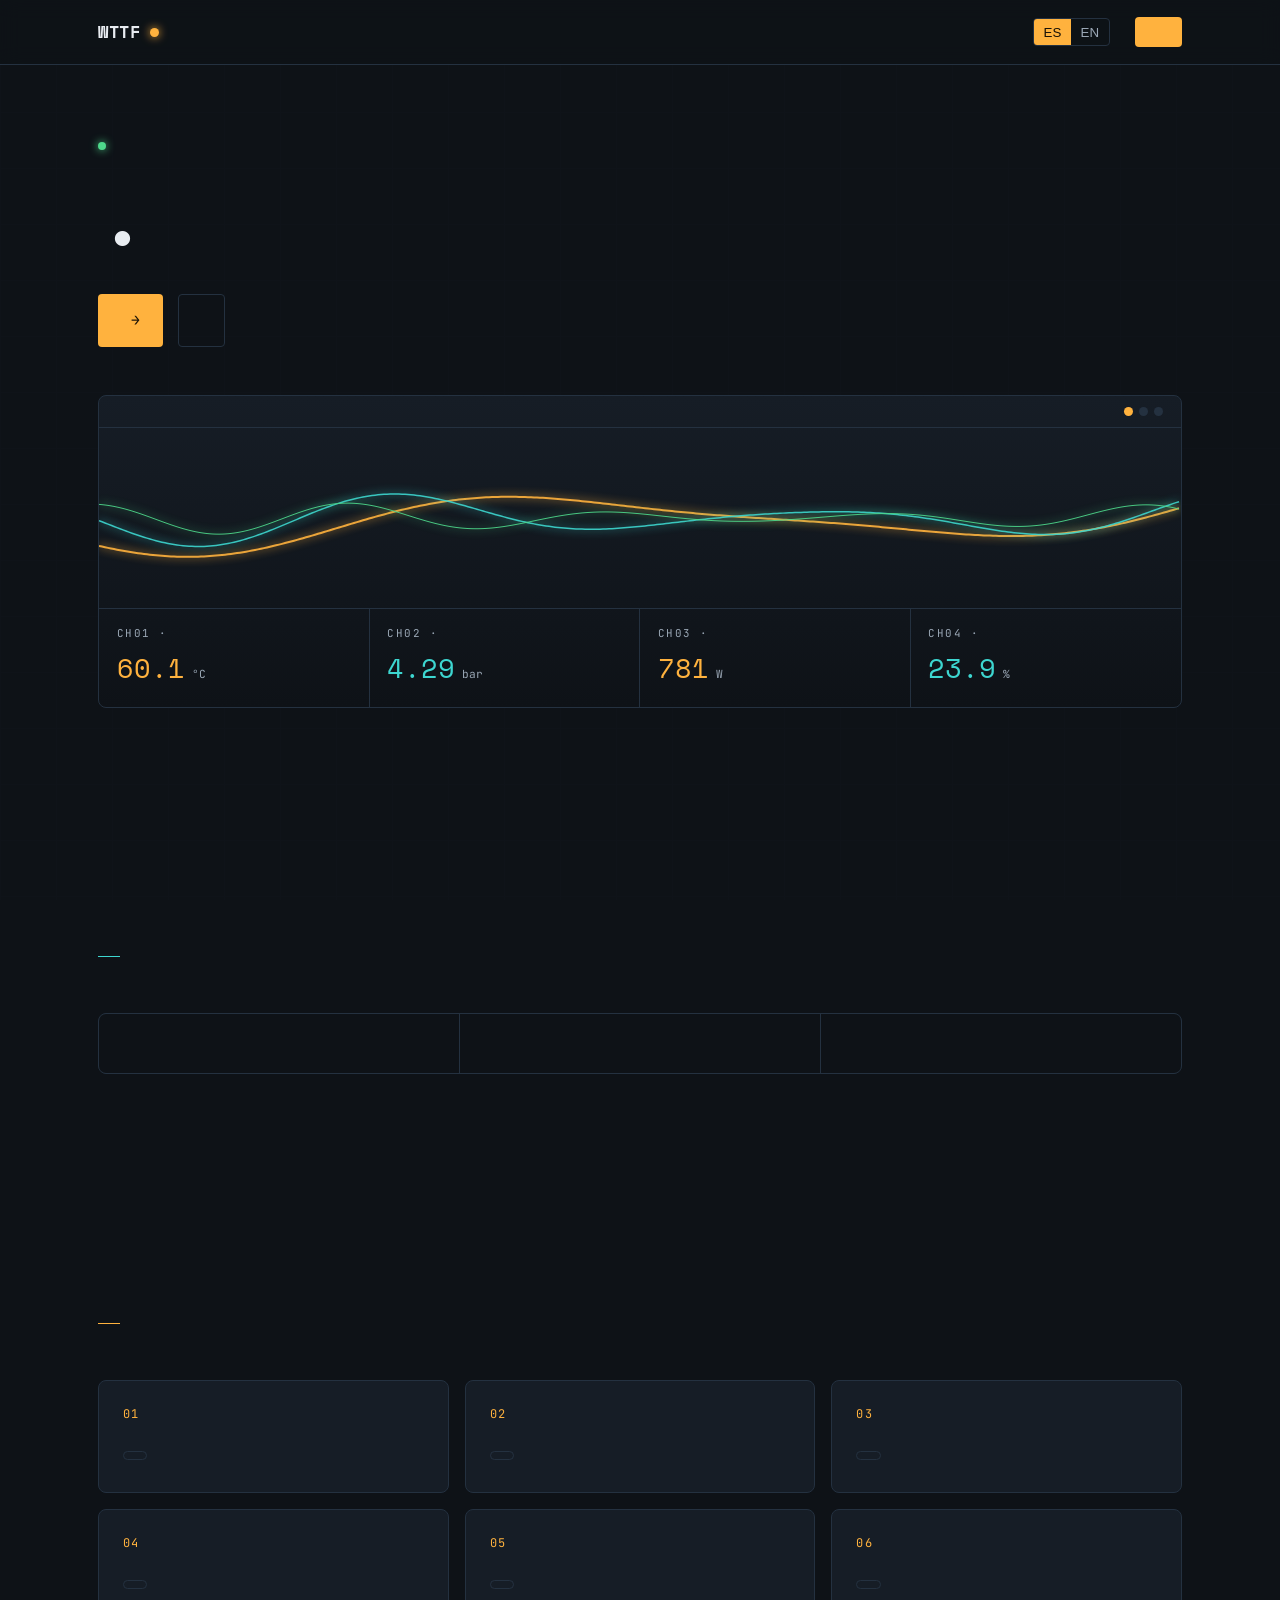
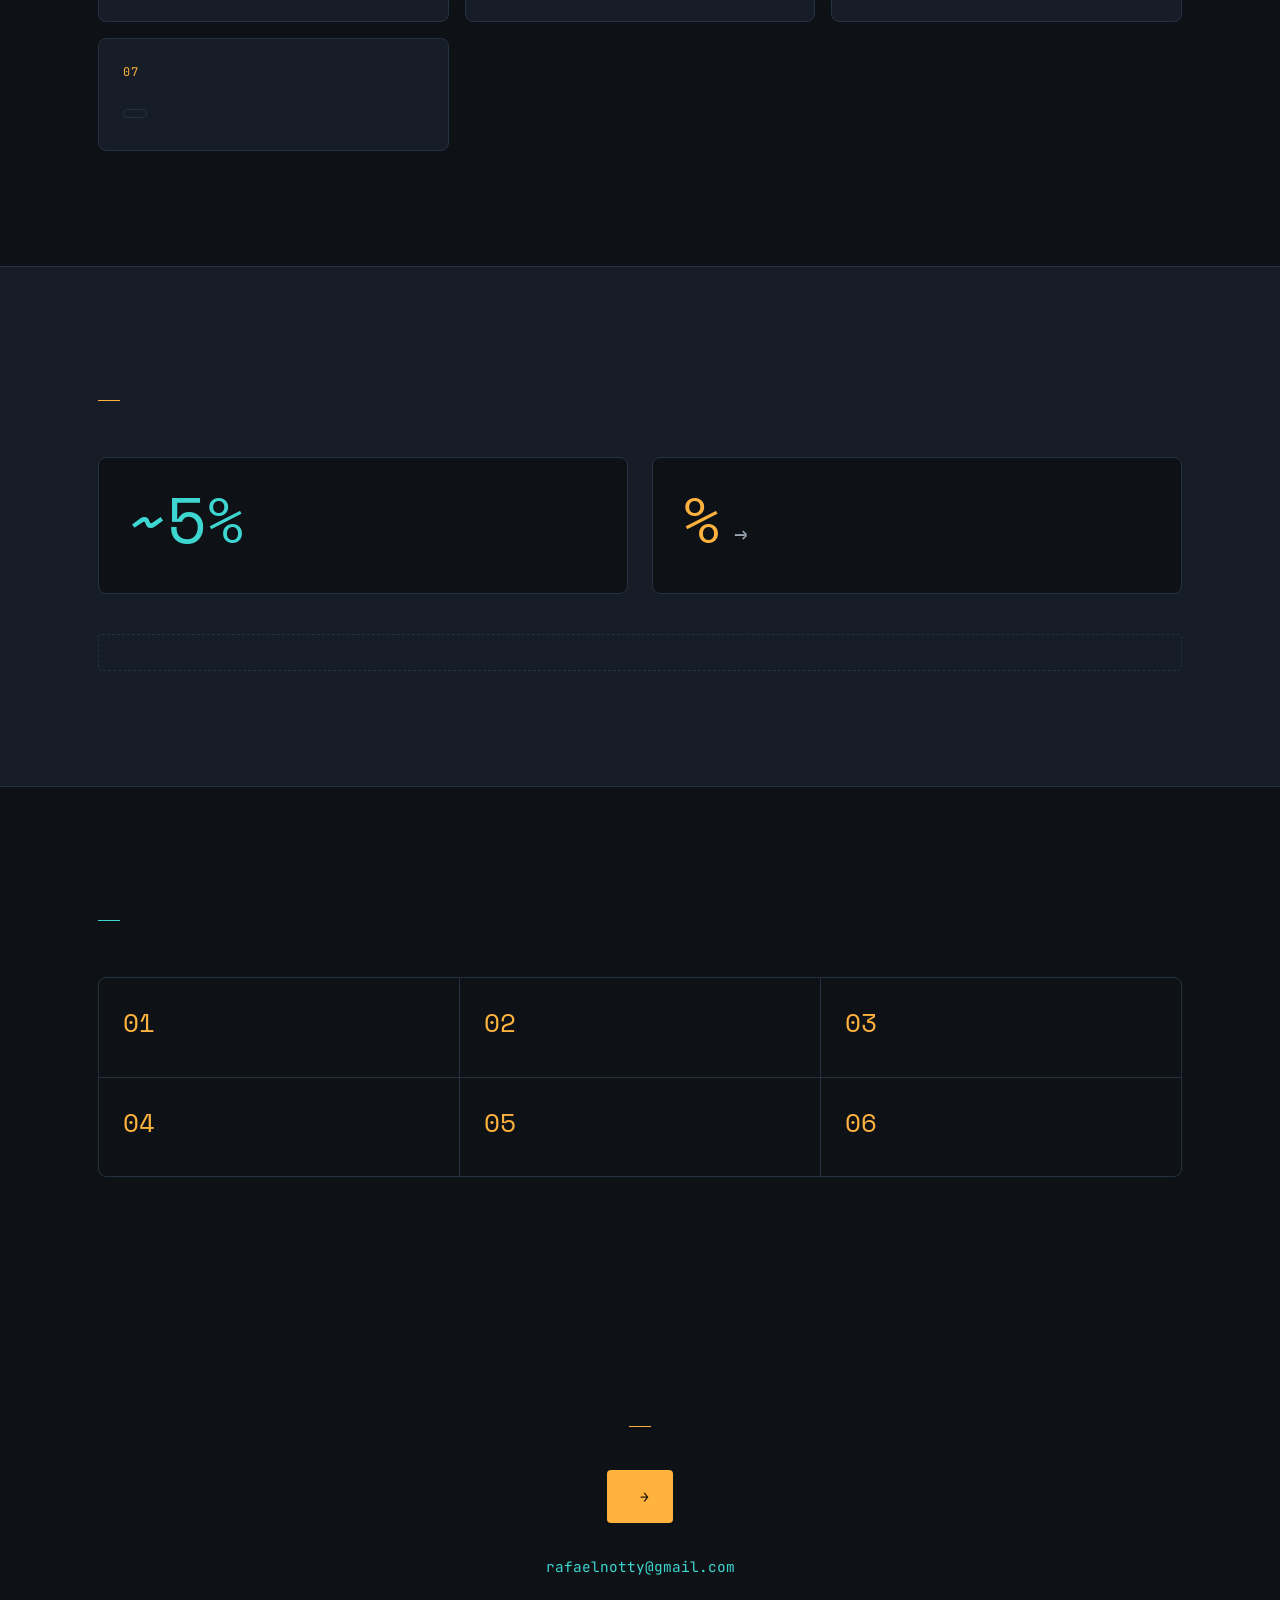
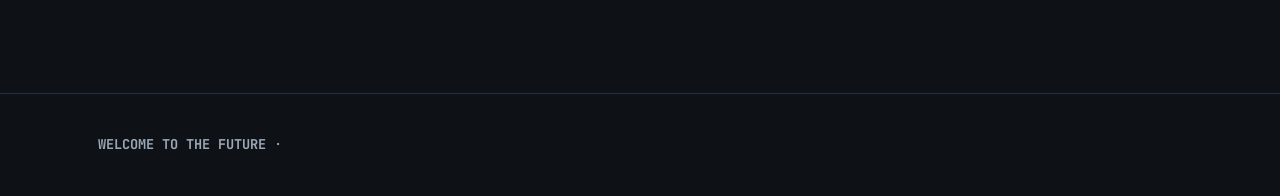
==== web/index.html @ f1285d65 "Estructura inicial: documentación de empresa + sitio web Paquete completo para fundar WELCOME TO THE" ====
<!DOCTYPE html>
<html lang="es">
<head>
  <meta charset="UTF-8" />
  <meta name="viewport" content="width=device-width, initial-scale=1.0" />
  <title>WELCOME TO THE FUTURE — Automatización a tu medida</title>
  <meta name="description" content="Democratizamos la automatización industrial. Hardware, software y lógica a tu medida, sin vendor lock-in y pagado con resultados. IIoT, Edge AI, visión artificial y más." />

  <link rel="preconnect" href="https://fonts.googleapis.com" />
  <link rel="preconnect" href="https://fonts.gstatic.com" crossorigin />
  <link href="https://fonts.googleapis.com/css2?family=Inter:wght@400;500;600;700&family=JetBrains+Mono:wght@400;500&family=Space+Mono:wght@400;700&display=swap" rel="stylesheet" />
  <link rel="stylesheet" href="assets/css/styles.css" />
  <noscript><style>.reveal{opacity:1 !important;transform:none !important}</style></noscript>
  <script defer src="assets/js/alpine.min.js"></script>
  <script defer src="assets/js/app.js"></script>
</head>
<body x-data>

  <!-- NAV -->
  <header class="nav">
    <div class="wrap nav-inner">
      <a href="#top" class="brand">WTTF<span class="dot"></span></a>
      <nav class="nav-links">
        <a class="link" href="#philosophy" x-text="$store.i18n.t('nav.philosophy')">Filosofía</a>
        <a class="link" href="#services" x-text="$store.i18n.t('nav.services')">Servicios</a>
        <a class="link" href="#model" x-text="$store.i18n.t('nav.model')">Modelo</a>
        <a class="link" href="#method" x-text="$store.i18n.t('nav.method')">Cómo trabajamos</a>
        <div class="lang-toggle">
          <button :class="$store.i18n.lang==='es' && 'active'" @click="$store.i18n.set('es')" class="active">ES</button>
          <button :class="$store.i18n.lang==='en' && 'active'" @click="$store.i18n.set('en')">EN</button>
        </div>
        <a class="btn btn-primary nav-cta" href="#contact" x-text="$store.i18n.t('nav.cta')">Hablemos</a>
      </nav>
    </div>
  </header>

  <main id="top">

    <!-- HERO -->
    <section class="hero">
      <div class="wrap">
        <div class="hero-status">
          <span class="led"></span><span x-text="$store.i18n.t('hero.status')">SISTEMA EN LÍNEA</span>
        </div>
        <h1>
          <span x-text="$store.i18n.t('hero.title_a')">Bienvenido al futuro de tu </span><span class="accent" x-text="$store.i18n.t('hero.title_b')">operación</span>.
        </h1>
        <p class="lead" x-text="$store.i18n.t('hero.lead')">Construimos el hardware, el software y la lógica que convierten el problema que hoy frena tu productividad en una ventaja medible. A tu medida, sin candados de proveedor y pagado con resultados.</p>
        <div class="hero-actions">
          <a class="btn btn-primary" href="#contact"><span x-text="$store.i18n.t('hero.cta')">Hablemos de tu proceso</span> <span class="arrow">→</span></a>
          <a class="btn btn-ghost" href="#services" x-text="$store.i18n.t('hero.cta2')">Ver qué resolvemos</a>
        </div>

        <!-- TELEMETRY PANEL (señal viva) -->
        <div class="telemetry">
          <div class="telemetry-bar">
            <span x-text="$store.i18n.t('tel.bar')">TELEMETRÍA · DEMO EN VIVO</span>
            <span class="dots"><span></span><span></span><span></span></span>
          </div>
          <canvas id="signal" aria-hidden="true"></canvas>
          <div class="channels">
            <div class="channel">
              <div class="ch-label">CH01 · <span x-text="$store.i18n.t('tel.ch1')">TEMPERATURA</span></div>
              <div class="ch-value amber"><span id="ch-temp">61.0</span><span class="ch-unit"> °C</span></div>
            </div>
            <div class="channel">
              <div class="ch-label">CH02 · <span x-text="$store.i18n.t('tel.ch2')">PRESIÓN</span></div>
              <div class="ch-value cyan"><span id="ch-pres">4.10</span><span class="ch-unit"> bar</span></div>
            </div>
            <div class="channel">
              <div class="ch-label">CH03 · <span x-text="$store.i18n.t('tel.ch3')">POTENCIA</span></div>
              <div class="ch-value amber"><span id="ch-pow">812</span><span class="ch-unit"> W</span></div>
            </div>
            <div class="channel">
              <div class="ch-label">CH04 · <span x-text="$store.i18n.t('tel.ch4')">AHORRO</span></div>
              <div class="ch-value cyan"><span id="ch-save">22.4</span><span class="ch-unit"> %</span></div>
            </div>
          </div>
        </div>
      </div>
    </section>

    <!-- PHILOSOPHY -->
    <section id="philosophy" class="philo">
      <div class="wrap">
        <span class="label eyebrow" x-text="$store.i18n.t('philo.eyebrow')">LA IDEA</span>
        <p class="big reveal">
          <span x-text="$store.i18n.t('philo.big_a')">Democratizamos la automatización. </span><span class="hl" x-text="$store.i18n.t('philo.big_hl')">Rompemos la dependencia</span><span x-text="$store.i18n.t('philo.big_b')"> de las grandes marcas.</span>
        </p>
        <p class="lead" x-text="$store.i18n.t('philo.lead')">Durante décadas, automatizar fue un privilegio: licencias, hardware propietario y candados de proveedor. Nosotros construimos tecnología abierta, a la medida, por una fracción del costo — y solo ganamos cuando tú ganas.</p>
        <div class="philo-grid reveal">
          <div class="philo-cell">
            <h3 x-text="$store.i18n.t('philo.c1_t')">Sin cajas negras</h3>
            <p x-text="$store.i18n.t('philo.c1_p')">Tú eres dueño de tu operación, de tus datos y de tu futuro. Tecnología abierta y documentada.</p>
          </div>
          <div class="philo-cell">
            <h3 x-text="$store.i18n.t('philo.c2_t')">A tu medida</h3>
            <p x-text="$store.i18n.t('philo.c2_p')">No configuramos un producto cerrado: diseñamos hardware, firmware y software para tu proceso real.</p>
          </div>
          <div class="philo-cell">
            <h3 x-text="$store.i18n.t('philo.c3_t')">Riesgo compartido</h3>
            <p x-text="$store.i18n.t('philo.c3_p')">Costo de entrada mínimo y nuestra ganancia atada a los ahorros reales. Si tú no ganas, no cobramos.</p>
          </div>
        </div>
      </div>
    </section>

    <!-- SERVICES -->
    <section id="services">
      <div class="wrap">
        <span class="label" x-text="$store.i18n.t('svc.eyebrow')">QUÉ RESOLVEMOS</span>
        <h2 class="section-title" x-text="$store.i18n.t('svc.title')">Siete líneas de ingeniería, una sola promesa</h2>
        <div class="svc-grid">
          <article class="svc reveal">
            <div class="num">01</div>
            <h3 x-text="$store.i18n.t('svc.1_t')">Adquisición de Datos e IoT Industrial</h3>
            <p x-text="$store.i18n.t('svc.1_p')">Telemetría de extremo a extremo, del sensor al servidor. Tu planta en tiempo real, esté donde esté.</p>
            <span class="tag" x-text="$store.i18n.t('svc.1_tag')">Celular · Wi-Fi · LoRa · Ethernet</span>
          </article>
          <article class="svc reveal">
            <div class="num">02</div>
            <h3 x-text="$store.i18n.t('svc.2_t')">IA en el Borde (Edge Computing)</h3>
            <p x-text="$store.i18n.t('svc.2_p')">Decisiones locales en tiempo real, sin latencia ni dependencia de la nube. Opera aunque caiga internet.</p>
            <span class="tag" x-text="$store.i18n.t('svc.2_tag')">Edge AI · Tiempo real</span>
          </article>
          <article class="svc reveal">
            <div class="num">03</div>
            <h3 x-text="$store.i18n.t('svc.3_t')">Analítica e IA para Procesos</h3>
            <p x-text="$store.i18n.t('svc.3_p')">Mantenimiento predictivo y optimización autónoma de variables críticas. Anticipa, no apagues incendios.</p>
            <span class="tag" x-text="$store.i18n.t('svc.3_tag')">Predictivo · Optimización</span>
          </article>
          <article class="svc reveal">
            <div class="num">04</div>
            <h3 x-text="$store.i18n.t('svc.4_t')">Videovigilancia Analítica</h3>
            <p x-text="$store.i18n.t('svc.4_p')">Cámaras con IA que auditan procesos, cuentan inventarios y detectan anomalías. Cámaras que entienden.</p>
            <span class="tag" x-text="$store.i18n.t('svc.4_tag')">Visión artificial</span>
          </article>
          <article class="svc reveal">
            <div class="num">05</div>
            <h3 x-text="$store.i18n.t('svc.5_t')">Sistemas Hidráulicos e Hídricos</h3>
            <p x-text="$store.i18n.t('svc.5_p')">Optimización de redes de fluidos y estaciones de bombeo con gemelos digitales y control avanzado.</p>
            <span class="tag" x-text="$store.i18n.t('svc.5_tag')">Bombeo · Acueductos</span>
          </article>
          <article class="svc reveal">
            <div class="num">06</div>
            <h3 x-text="$store.i18n.t('svc.6_t')">Ingeniería de Sistemas Eléctricos</h3>
            <p x-text="$store.i18n.t('svc.6_p')">Automatización trifásica, gestión de potencia y eficiencia energética con soporte para energía solar.</p>
            <span class="tag" x-text="$store.i18n.t('svc.6_tag')">Trifásico · Solar</span>
          </article>
          <article class="svc reveal">
            <div class="num">07</div>
            <h3 x-text="$store.i18n.t('svc.7_t')">Plataformas Web y Dashboards</h3>
            <p x-text="$store.i18n.t('svc.7_p')">Interfaces modernas y centralizadas: toda tu operación, en una sola pantalla.</p>
            <span class="tag" x-text="$store.i18n.t('svc.7_tag')">Dashboards en vivo</span>
          </article>
        </div>
      </div>
    </section>

    <!-- MODEL -->
    <section id="model" class="model">
      <div class="wrap">
        <span class="label" x-text="$store.i18n.t('model.eyebrow')">EL MODELO</span>
        <h2 class="section-title" x-text="$store.i18n.t('model.title')">No vendemos cajas negras. Construimos alianzas.</h2>
        <div class="model-grid">
          <div class="model-card entry reveal">
            <div class="stat">~5%</div>
            <h3 x-text="$store.i18n.t('model.entry_t')">Costo de entrada</h3>
            <p x-text="$store.i18n.t('model.entry_p')">Instalación e integración por cerca del 5% de lo que cobraría un fabricante de gama alta. Que el costo nunca sea la barrera.</p>
          </div>
          <div class="model-card gain reveal">
            <div class="stat">%<span style="font-size:1.4rem; color:var(--c-text-dim)"> →</span></div>
            <h3 x-text="$store.i18n.t('model.gain_t')">Ganancia compartida</h3>
            <p x-text="$store.i18n.t('model.gain_p')">Nuestra utilidad es un porcentaje de los ahorros y beneficios reales que generamos. Incentivos 100% alineados.</p>
          </div>
        </div>
        <div class="model-formula reveal">
          <span class="cyan" x-text="$store.i18n.t('model.formula_a')">Si tú no ahorras,</span><span class="amber" x-text="$store.i18n.t('model.formula_b')"> nosotros no ganamos.</span>
        </div>
      </div>
    </section>

    <!-- METHOD -->
    <section id="method">
      <div class="wrap">
        <span class="label eyebrow" x-text="$store.i18n.t('method.eyebrow')">CÓMO TRABAJAMOS</span>
        <h2 class="section-title" x-text="$store.i18n.t('method.title')">Del diagnóstico al ahorro medible</h2>
        <div class="steps">
          <div class="step reveal">
            <div class="num">01</div>
            <h3 x-text="$store.i18n.t('method.1_t')">Diagnóstico</h3>
            <p x-text="$store.i18n.t('method.1_p')">Visitamos tu proceso y encontramos el cuello de botella convertible en dinero.</p>
          </div>
          <div class="step reveal">
            <div class="num">02</div>
            <h3 x-text="$store.i18n.t('method.2_t')">Línea base</h3>
            <p x-text="$store.i18n.t('method.2_p')">Medimos y firmamos tu desempeño actual: la referencia para calcular el ahorro.</p>
          </div>
          <div class="step reveal">
            <div class="num">03</div>
            <h3 x-text="$store.i18n.t('method.3_t')">Piloto</h3>
            <p x-text="$store.i18n.t('method.3_p')">Implementación acotada y rápida que prueba el valor con bajo riesgo.</p>
          </div>
          <div class="step reveal">
            <div class="num">04</div>
            <h3 x-text="$store.i18n.t('method.4_t')">Despliegue</h3>
            <p x-text="$store.i18n.t('method.4_p')">Hardware, firmware, edge, analítica y dashboard a la medida, instalados y en marcha.</p>
          </div>
          <div class="step reveal">
            <div class="num">05</div>
            <h3 x-text="$store.i18n.t('method.5_t')">Operación y M&V</h3>
            <p x-text="$store.i18n.t('method.5_p')">Monitoreo, soporte y verificación transparente del beneficio. Liquidación periódica.</p>
          </div>
          <div class="step reveal">
            <div class="num">06</div>
            <h3 x-text="$store.i18n.t('method.6_t')">Optimización</h3>
            <p x-text="$store.i18n.t('method.6_p')">Con los datos, mejoramos y abrimos nuevas oportunidades. La alianza crece.</p>
          </div>
        </div>
      </div>
    </section>

    <!-- CTA / CONTACT -->
    <section id="contact" class="cta">
      <div class="wrap">
        <span class="label" x-text="$store.i18n.t('nav.cta')">Hablemos</span>
        <h2 x-text="$store.i18n.t('cta.title')">Piensa en ese problema que hoy te frena. Eso es lo que resolvemos.</h2>
        <p class="lead" x-text="$store.i18n.t('cta.lead')">Cuéntanos tu proceso y diseñamos una propuesta a tu medida, con costo de entrada mínimo y pago por resultados.</p>
        <div class="cta-actions">
          <a class="btn btn-primary" href="mailto:rafaelnotty@gmail.com"><span x-text="$store.i18n.t('cta.btn')">Hablemos de tu proceso</span> <span class="arrow">→</span></a>
        </div>
        <p class="contact-line">
          <span x-text="$store.i18n.t('cta.contact')">Escríbenos:</span>
          <a href="mailto:rafaelnotty@gmail.com">rafaelnotty@gmail.com</a>
        </p>
      </div>
    </section>
  </main>

  <footer>
    <div class="wrap footer-inner">
      <div>
        <strong>WELCOME TO THE FUTURE</strong> ·
        <span x-text="$store.i18n.t('footer.tag')">Democratizando la automatización industrial.</span>
      </div>
      <div x-text="$store.i18n.t('footer.disclaimer')">Sitio de demostración · Empresa en constitución (S.A.S.)</div>
    </div>
  </footer>

</body>
</html>
---- web/assets/css/styles.css ----
/* WELCOME TO THE FUTURE — Dirección "Sala de Control" */

:root {
  --c-bg:        #0E1217;
  --c-surface:   #161D26;
  --c-surface-2: #1B2430;
  --c-border:    #243140;
  --c-amber:     #FFB23E;
  --c-amber-dim: #C7861f;
  --c-cyan:      #3DD6D0;
  --c-text:      #E8ECF1;
  --c-text-dim:  #9AA7B5;
  --c-alert:     #FF5A5A;
  --c-ok:        #4ED98B;

  --font-display: "Space Mono", ui-monospace, "Courier New", monospace;
  --font-body:    "Inter", system-ui, -apple-system, sans-serif;
  --font-mono:    "JetBrains Mono", ui-monospace, monospace;

  --maxw: 1180px;
  --gutter: clamp(1.2rem, 4vw, 3rem);
  --radius: 4px;
}

* { box-sizing: border-box; margin: 0; padding: 0; }

html { scroll-behavior: smooth; }
@media (prefers-reduced-motion: reduce) { html { scroll-behavior: auto; } }

body {
  background: var(--c-bg);
  color: var(--c-text);
  font-family: var(--font-body);
  font-size: 17px;
  line-height: 1.6;
  -webkit-font-smoothing: antialiased;
  overflow-x: hidden;
}

[x-cloak] { display: none !important; }

/* Background grid texture (instrument panel) */
body::before {
  content: "";
  position: fixed;
  inset: 0;
  background-image:
    linear-gradient(var(--c-border) 1px, transparent 1px),
    linear-gradient(90deg, var(--c-border) 1px, transparent 1px);
  background-size: 56px 56px;
  opacity: 0.06;
  pointer-events: none;
  z-index: 0;
}

.wrap { max-width: var(--maxw); margin-inline: auto; padding-inline: var(--gutter); }
section { position: relative; z-index: 1; padding-block: clamp(4rem, 9vw, 7.5rem); }

/* ---------- Typography ---------- */
h1, h2, h3 { font-family: var(--font-display); font-weight: 700; line-height: 1.08; letter-spacing: -0.01em; }
.label {
  font-family: var(--font-mono);
  font-size: 12px;
  letter-spacing: 0.16em;
  text-transform: uppercase;
  color: var(--c-amber);
  display: inline-flex;
  align-items: center;
  gap: 0.5rem;
}
.label::before { content: ""; width: 22px; height: 1px; background: var(--c-amber); }
.eyebrow { color: var(--c-cyan); }
.eyebrow::before { background: var(--c-cyan); }

h2.section-title { font-size: clamp(1.9rem, 4.5vw, 3rem); margin-top: 1rem; max-width: 18ch; }
.lead { color: var(--c-text-dim); font-size: clamp(1.05rem, 2vw, 1.2rem); max-width: 60ch; margin-top: 1.2rem; }

/* ---------- Buttons ---------- */
.btn {
  display: inline-flex; align-items: center; gap: 0.6rem;
  font-family: var(--font-mono); font-size: 0.92rem; font-weight: 500;
  padding: 0.85rem 1.4rem; border-radius: var(--radius);
  text-decoration: none; cursor: pointer; border: 1px solid transparent;
  transition: transform .15s ease, background .2s ease, border-color .2s ease;
}
.btn-primary { background: var(--c-amber); color: #1a1206; }
.btn-primary:hover { transform: translateY(-2px); background: #ffc163; }
.btn-ghost { background: transparent; color: var(--c-text); border-color: var(--c-border); }
.btn-ghost:hover { border-color: var(--c-amber); color: var(--c-amber); }
.btn .arrow { transition: transform .15s ease; }
.btn:hover .arrow { transform: translateX(3px); }

/* ---------- Nav ---------- */
header.nav {
  position: sticky; top: 0; z-index: 50;
  backdrop-filter: blur(10px);
  background: rgba(14,18,23,0.72);
  border-bottom: 1px solid var(--c-border);
}
.nav-inner { display: flex; align-items: center; justify-content: space-between; height: 64px; }
.brand { font-family: var(--font-display); font-weight: 700; font-size: 1.05rem; letter-spacing: 0.04em; display: flex; align-items: center; gap: 0.55rem; color: var(--c-text); text-decoration: none; }
.brand .dot { width: 9px; height: 9px; border-radius: 50%; background: var(--c-amber); box-shadow: 0 0 10px var(--c-amber); animation: pulse 2.2s ease-in-out infinite; }
@keyframes pulse { 0%,100% { opacity: 1; } 50% { opacity: 0.35; } }
@media (prefers-reduced-motion: reduce) { .brand .dot { animation: none; } }

.nav-links { display: flex; align-items: center; gap: 1.6rem; }
.nav-links a.link { color: var(--c-text-dim); text-decoration: none; font-size: 0.92rem; font-family: var(--font-mono); transition: color .2s; }
.nav-links a.link:hover { color: var(--c-text); }
.lang-toggle { display: flex; border: 1px solid var(--c-border); border-radius: var(--radius); overflow: hidden; font-family: var(--font-mono); font-size: 0.78rem; }
.lang-toggle button { background: transparent; color: var(--c-text-dim); border: 0; padding: 0.35rem 0.6rem; cursor: pointer; transition: all .2s; }
.lang-toggle button.active { background: var(--c-amber); color: #1a1206; }
.nav-cta { display: none; }
@media (min-width: 720px) { .nav-cta { display: inline-flex; } }
@media (max-width: 719px) { .nav-links a.link { display: none; } }

/* ---------- Hero ---------- */
.hero { padding-top: clamp(3rem, 6vw, 5rem); }
.hero-status { display: flex; align-items: center; gap: 0.5rem; font-family: var(--font-mono); font-size: 0.78rem; color: var(--c-ok); letter-spacing: 0.1em; }
.hero-status .led { width: 8px; height: 8px; border-radius: 50%; background: var(--c-ok); box-shadow: 0 0 8px var(--c-ok); }
.hero h1 { font-size: clamp(2.4rem, 7vw, 5rem); margin-top: 1.4rem; max-width: 16ch; }
.hero h1 .accent { color: var(--c-amber); }
.hero .lead { margin-top: 1.6rem; }
.hero-actions { display: flex; flex-wrap: wrap; gap: 0.9rem; margin-top: 2.2rem; }

/* Telemetry panel */
.telemetry {
  margin-top: 3rem;
  border: 1px solid var(--c-border);
  border-radius: 8px;
  background: linear-gradient(180deg, var(--c-surface) 0%, var(--c-bg) 100%);
  overflow: hidden;
}
.telemetry-bar { display: flex; align-items: center; justify-content: space-between; padding: 0.7rem 1.1rem; border-bottom: 1px solid var(--c-border); font-family: var(--font-mono); font-size: 0.74rem; color: var(--c-text-dim); letter-spacing: 0.08em; }
.telemetry-bar .dots { display: flex; gap: 0.4rem; }
.telemetry-bar .dots span { width: 9px; height: 9px; border-radius: 50%; background: var(--c-border); }
.telemetry-bar .dots span:first-child { background: var(--c-amber); }
canvas#signal { display: block; width: 100%; height: 180px; }
.channels { display: grid; grid-template-columns: repeat(2, 1fr); border-top: 1px solid var(--c-border); }
@media (min-width: 640px) { .channels { grid-template-columns: repeat(4, 1fr); } }
.channel { padding: 1rem 1.1rem; border-right: 1px solid var(--c-border); }
.channel:last-child { border-right: 0; }
.channel .ch-label { font-family: var(--font-mono); font-size: 0.68rem; letter-spacing: 0.14em; color: var(--c-text-dim); text-transform: uppercase; }
.channel .ch-value { font-family: var(--font-display); font-size: clamp(1.3rem, 3vw, 1.7rem); margin-top: 0.3rem; }
.channel .ch-value.cyan { color: var(--c-cyan); }
.channel .ch-value.amber { color: var(--c-amber); }
.channel .ch-unit { font-size: 0.7rem; color: var(--c-text-dim); font-family: var(--font-mono); }

/* ---------- Philosophy ---------- */
.philo p.big { font-family: var(--font-display); font-size: clamp(1.4rem, 3.6vw, 2.3rem); line-height: 1.25; max-width: 22ch; }
.philo p.big .hl { color: var(--c-amber); }
.philo-grid { display: grid; gap: 1px; background: var(--c-border); border: 1px solid var(--c-border); border-radius: 8px; overflow: hidden; margin-top: 3rem; grid-template-columns: 1fr; }
@media (min-width: 760px) { .philo-grid { grid-template-columns: repeat(3, 1fr); } }
.philo-cell { background: var(--c-bg); padding: 1.6rem; }
.philo-cell h3 { font-size: 1.05rem; color: var(--c-cyan); margin-bottom: 0.5rem; }
.philo-cell p { color: var(--c-text-dim); font-size: 0.95rem; }

/* ---------- Services ---------- */
.svc-grid { display: grid; gap: 1rem; margin-top: 3rem; grid-template-columns: 1fr; }
@media (min-width: 560px) { .svc-grid { grid-template-columns: repeat(2, 1fr); } }
@media (min-width: 920px) { .svc-grid { grid-template-columns: repeat(3, 1fr); } }
.svc {
  background: var(--c-surface); border: 1px solid var(--c-border); border-radius: 8px;
  padding: 1.5rem; position: relative; overflow: hidden;
  transition: transform .2s ease, border-color .2s ease;
}
.svc:hover { transform: translateY(-4px); border-color: var(--c-amber); }
.svc .num { font-family: var(--font-mono); font-size: 0.75rem; color: var(--c-amber); letter-spacing: 0.1em; }
.svc h3 { font-size: 1.15rem; margin: 0.7rem 0; line-height: 1.2; }
.svc p { color: var(--c-text-dim); font-size: 0.93rem; }
.svc .tag { display: inline-block; margin-top: 1rem; font-family: var(--font-mono); font-size: 0.72rem; color: var(--c-cyan); border: 1px solid var(--c-border); border-radius: 999px; padding: 0.2rem 0.7rem; }

/* ---------- Model (riesgo compartido) ---------- */
.model { background: var(--c-surface); border-block: 1px solid var(--c-border); }
.model-grid { display: grid; gap: 1.5rem; margin-top: 3rem; grid-template-columns: 1fr; }
@media (min-width: 760px) { .model-grid { grid-template-columns: 1fr 1fr; } }
.model-card { border: 1px solid var(--c-border); border-radius: 8px; padding: 1.8rem; background: var(--c-bg); }
.model-card .stat { font-family: var(--font-display); font-size: clamp(2.6rem, 7vw, 4rem); line-height: 1; }
.model-card.entry .stat { color: var(--c-cyan); }
.model-card.gain .stat { color: var(--c-amber); }
.model-card h3 { font-size: 1.1rem; margin: 0.8rem 0 0.5rem; }
.model-card p { color: var(--c-text-dim); font-size: 0.95rem; }
.model-formula { font-family: var(--font-mono); font-size: 0.85rem; color: var(--c-text-dim); margin-top: 2.5rem; text-align: center; border: 1px dashed var(--c-border); border-radius: var(--radius); padding: 1.1rem; }
.model-formula .amber { color: var(--c-amber); } .model-formula .cyan { color: var(--c-cyan); }

/* ---------- Method ---------- */
.steps { display: grid; gap: 1px; background: var(--c-border); border: 1px solid var(--c-border); border-radius: 8px; overflow: hidden; margin-top: 3rem; grid-template-columns: 1fr; }
@media (min-width: 560px) { .steps { grid-template-columns: repeat(2, 1fr); } }
@media (min-width: 920px) { .steps { grid-template-columns: repeat(3, 1fr); } }
.step { background: var(--c-bg); padding: 1.5rem; }
.step .num { font-family: var(--font-display); font-size: 1.6rem; color: var(--c-amber); }
.step h3 { font-size: 1.02rem; margin: 0.6rem 0 0.4rem; }
.step p { color: var(--c-text-dim); font-size: 0.9rem; }

/* ---------- CTA ---------- */
.cta { text-align: center; }
.cta h2 { font-size: clamp(2rem, 5.5vw, 3.4rem); max-width: 20ch; margin-inline: auto; }
.cta .lead { margin-inline: auto; }
.cta-actions { display: flex; flex-wrap: wrap; gap: 0.9rem; justify-content: center; margin-top: 2.2rem; }
.contact-line { font-family: var(--font-mono); font-size: 0.9rem; color: var(--c-text-dim); margin-top: 2rem; }
.contact-line a { color: var(--c-cyan); text-decoration: none; }

/* ---------- Footer ---------- */
footer { border-top: 1px solid var(--c-border); padding-block: 2.5rem; position: relative; z-index: 1; }
.footer-inner { display: flex; flex-wrap: wrap; gap: 1rem; justify-content: space-between; align-items: center; color: var(--c-text-dim); font-size: 0.85rem; font-family: var(--font-mono); }

/* reveal on scroll */
.reveal { opacity: 0; transform: translateY(18px); transition: opacity .6s ease, transform .6s ease; }
.reveal.in { opacity: 1; transform: none; }
@media (prefers-reduced-motion: reduce) { .reveal { opacity: 1; transform: none; transition: none; } }
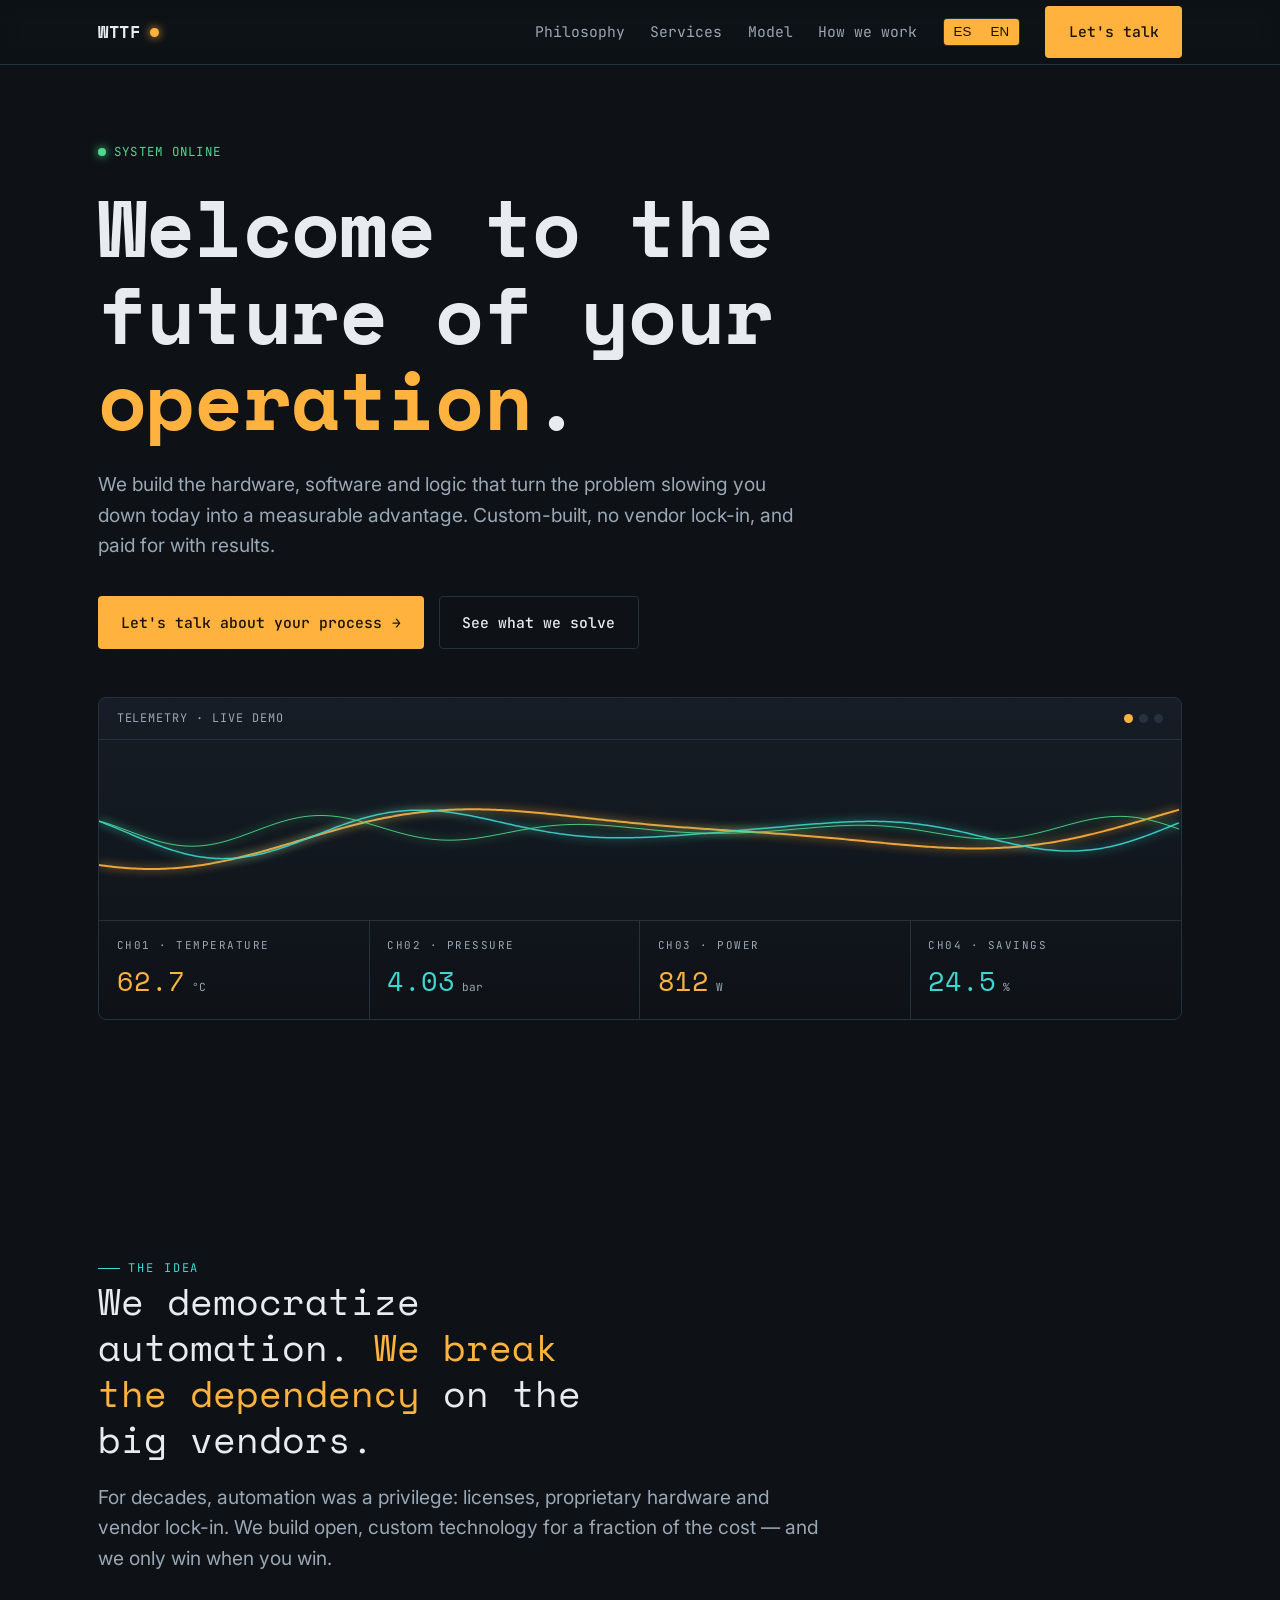
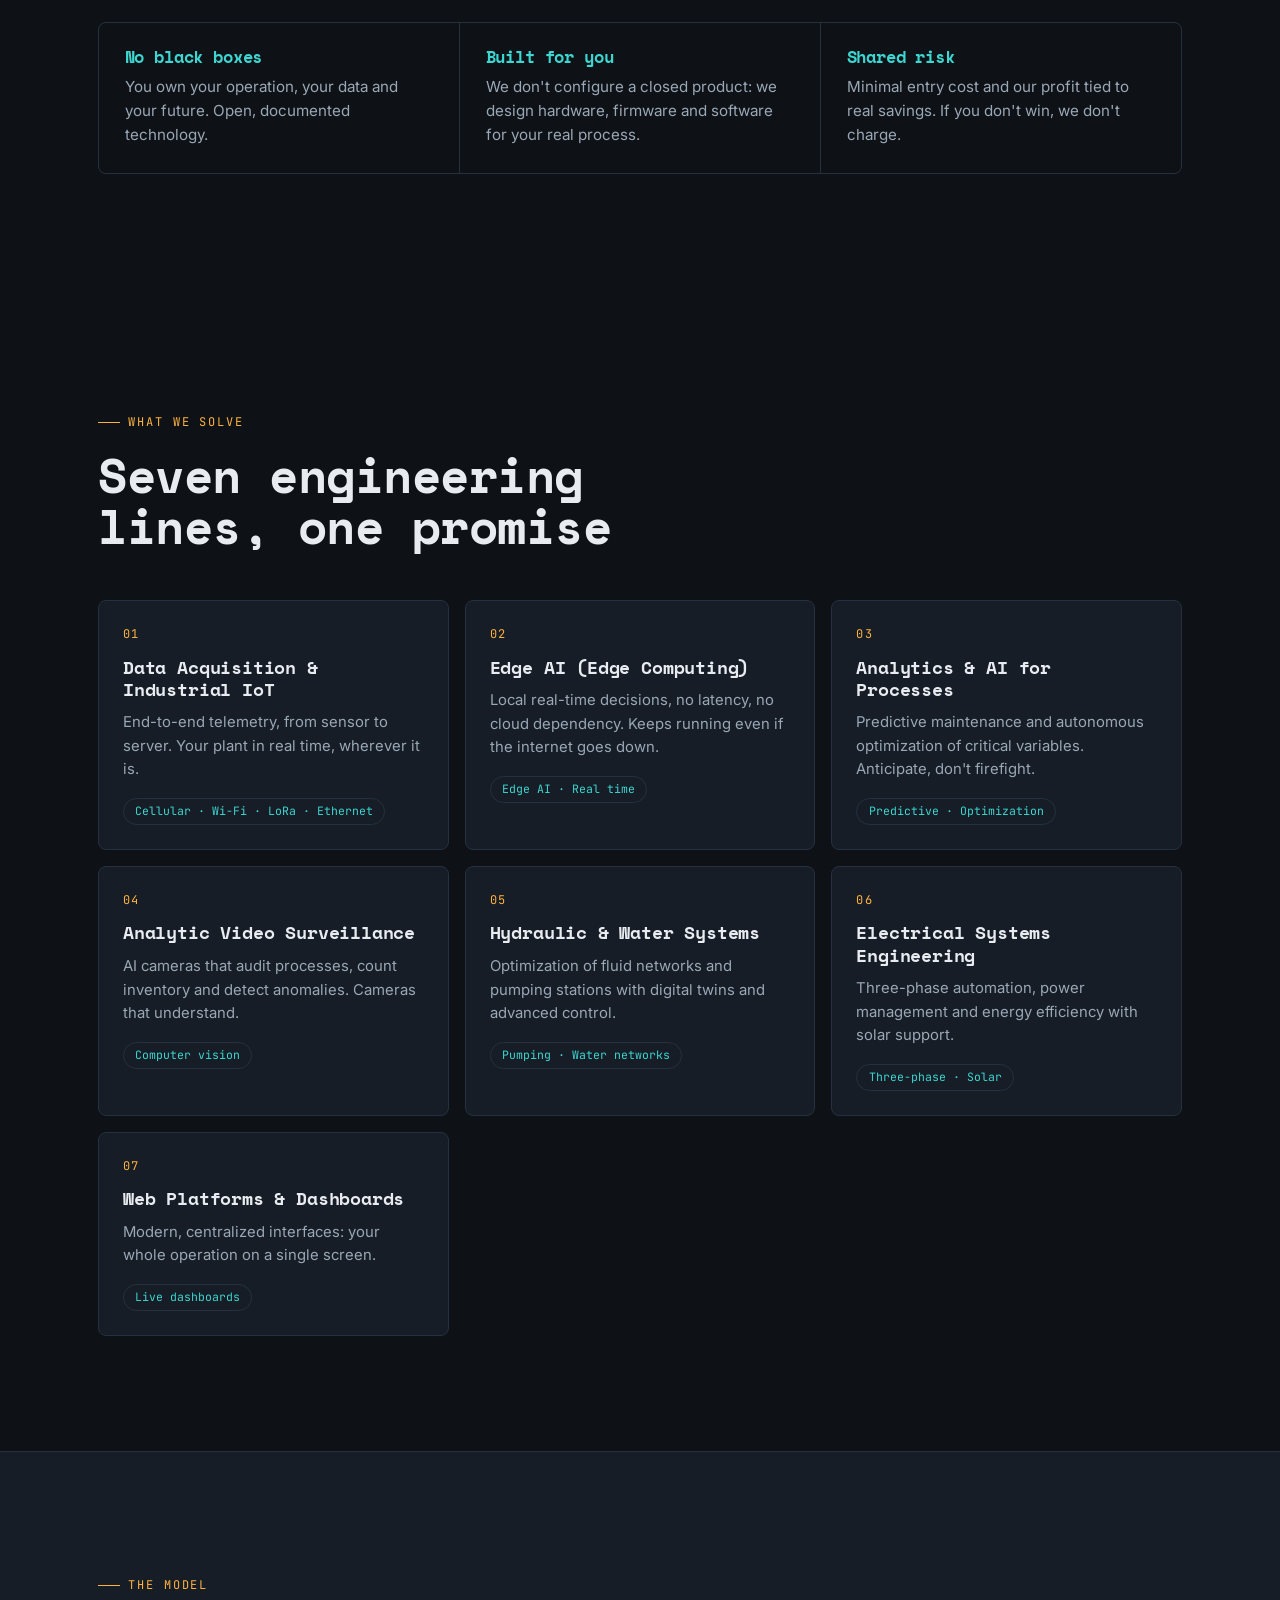
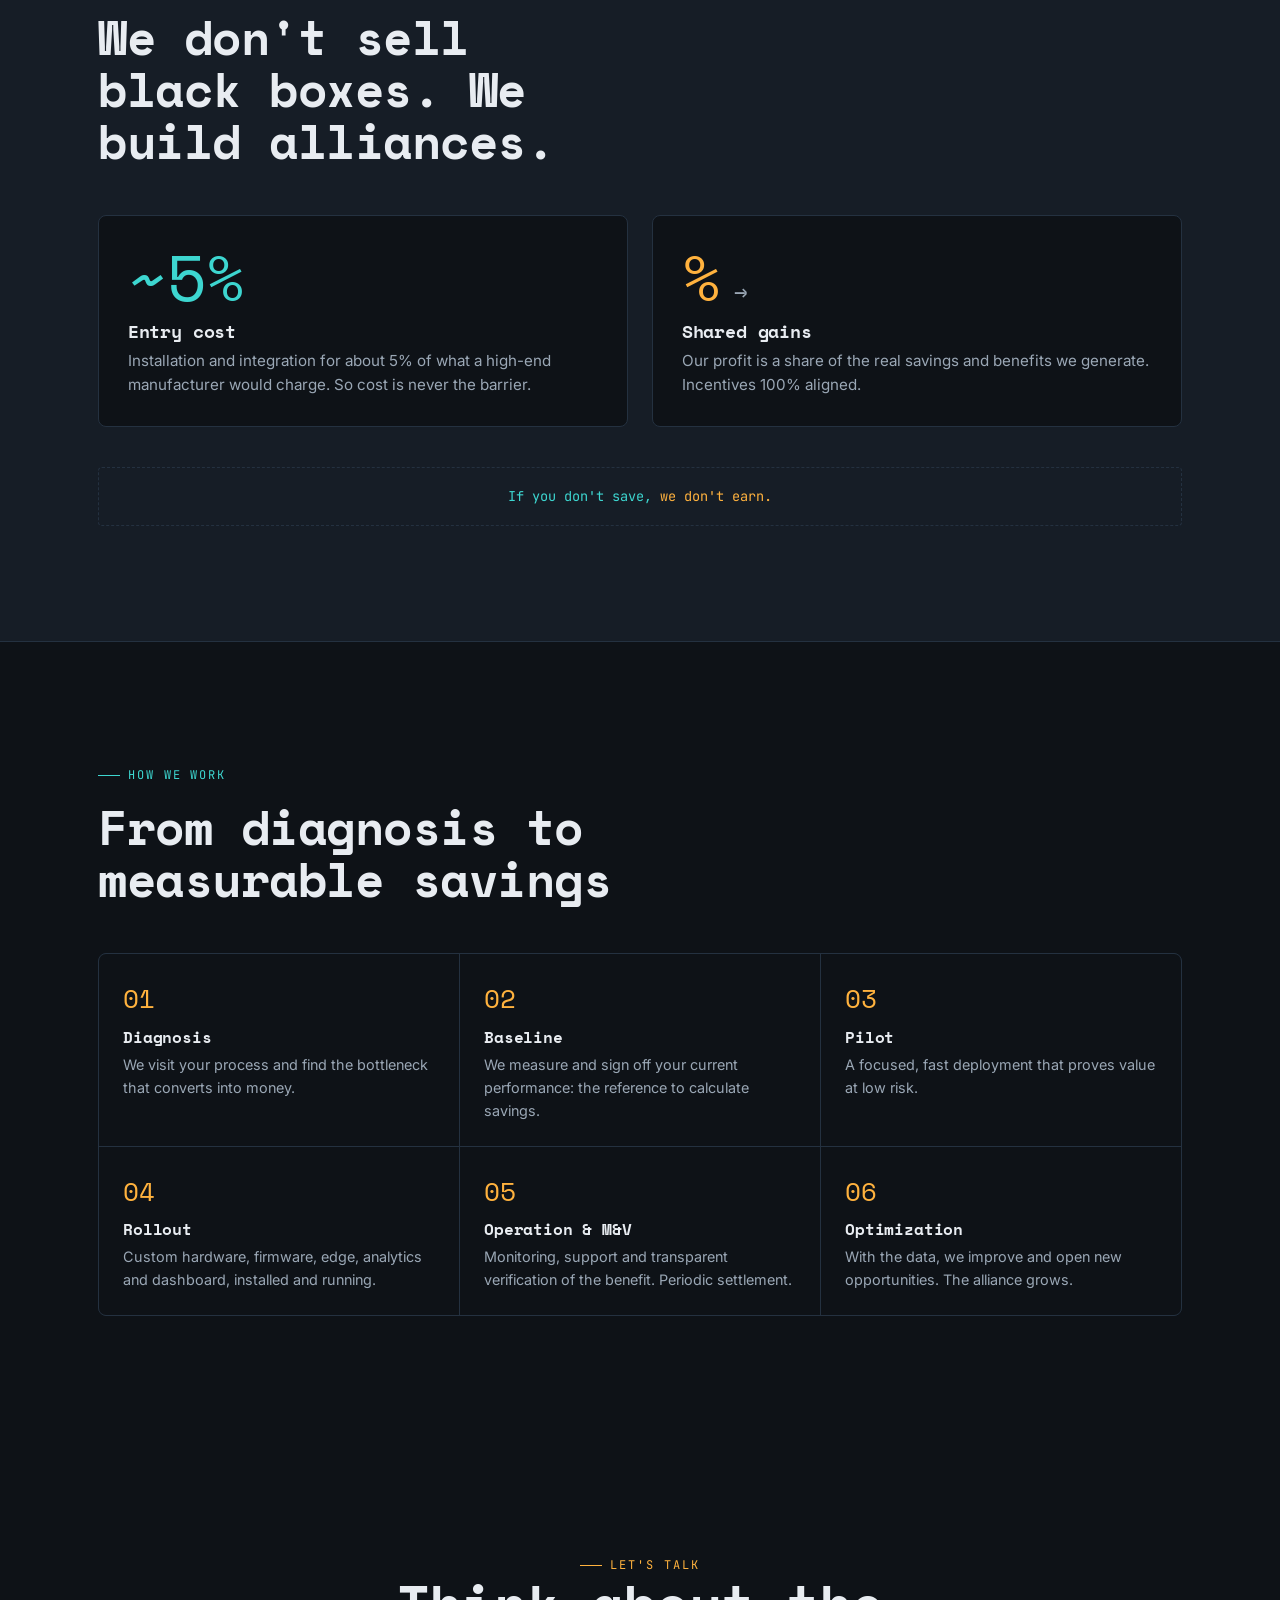
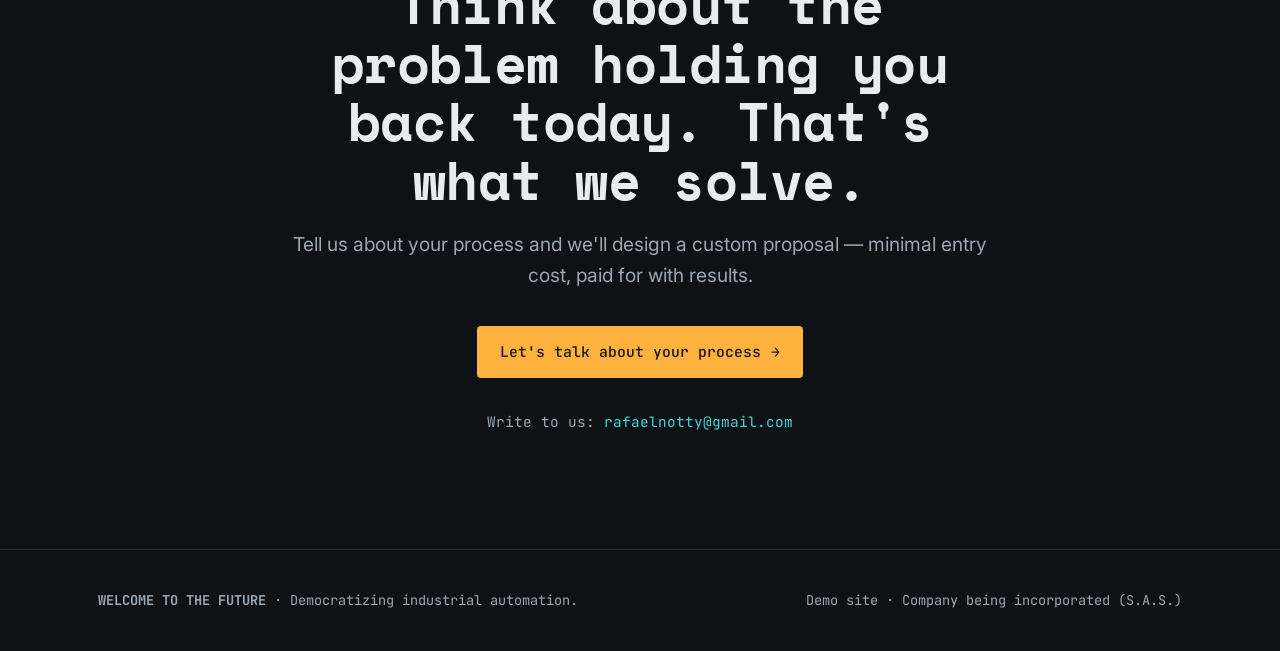
==== commit 7b1bc3b5: "fix(web): cargar app.js antes de Alpine para registrar $store.i18n Alpine arrancaba y disparaba alpi" ====
--- a/web/index.html
+++ b/web/index.html
@@ -11,8 +11,11 @@
   <link href="https://fonts.googleapis.com/css2?family=Inter:wght@400;500;600;700&family=JetBrains+Mono:wght@400;500&family=Space+Mono:wght@400;700&display=swap" rel="stylesheet" />
   <link rel="stylesheet" href="assets/css/styles.css" />
   <noscript><style>.reveal{opacity:1 !important;transform:none !important}</style></noscript>
+  <!-- app.js debe ir ANTES de Alpine: registra el store $store.i18n en el evento
+       alpine:init, que Alpine dispara al arrancar. Si Alpine cargara primero,
+       arrancaría antes de que el listener exista y el store quedaría undefined. -->
+  <script defer src="assets/js/app.js"></script>
   <script defer src="assets/js/alpine.min.js"></script>
-  <script defer src="assets/js/app.js"></script>
 </head>
 <body x-data>
 
